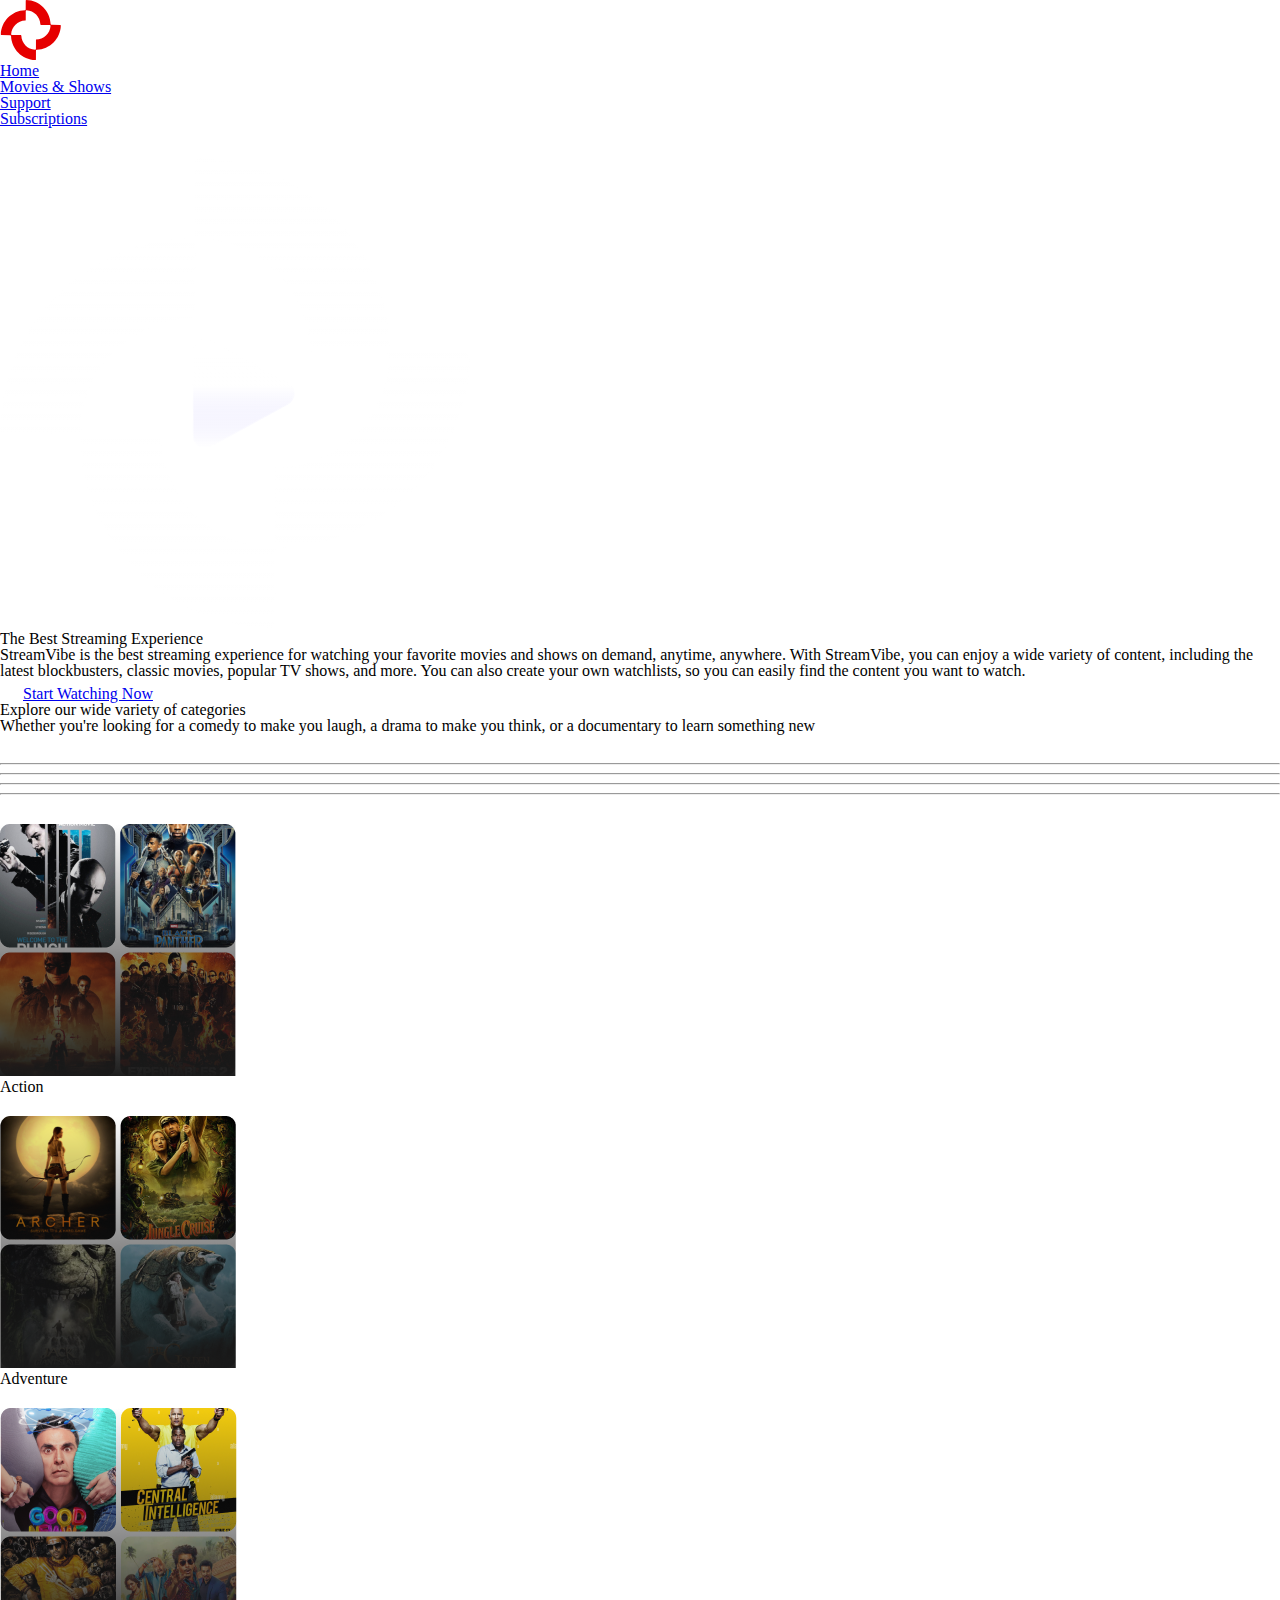
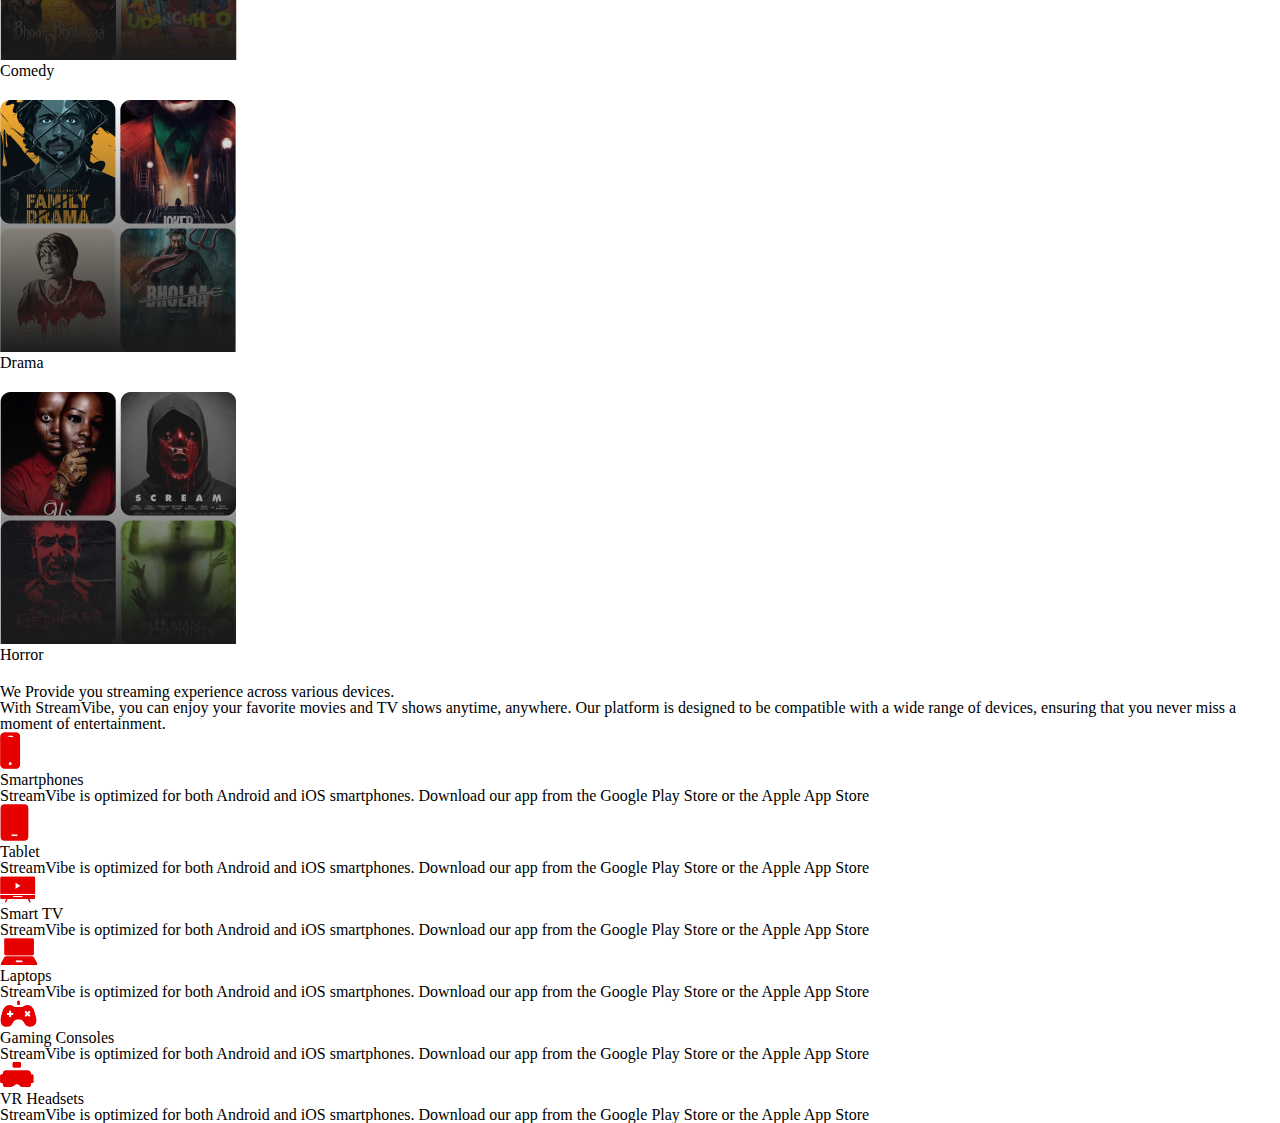
==== index.html @ 35cdf2ca "*" ====
<!DOCTYPE html>
<html lang="en">
<head>
    <meta charset="UTF-8">
    <meta name="viewport" content="width=device-width, initial-scale=1.0">
    <title>Stream Vibe</title>
    <link rel="icon" href="/general/favicon.ico" type="image/x-icon">
    <link rel="preconnect" href="https://fonts.googleapis.com">
    <link rel="preconnect" href="https://fonts.gstatic.com" crossorigin>
    <link href="https://fonts.googleapis.com/css2?family=Archivo:ital,wdth,wght@0,62..125,500;1,62..125,500&family=Inter:ital,opsz,wght@0,14..32,500;1,14..32,500&family=Manrope:wght@200..800&display=swap" rel="stylesheet">
    <link rel="stylesheet" href="style.css">
    <link rel="stylesheet" href="mobile.css">
    <link rel="stylesheet" href="/general/css/variable.css">
    <link rel="stylesheet" href="/general/css/reset.css">
</head>
<body>
    <div class="wrapper">


        <section class="container-header">
            <div class="head-background">
                <!-- <img src="/home/img/head/head-background.png" alt="background"> -->
            </div>
            
            <header class="center">
                <div class="logo">
                    <img src="/general/logo_desktop.svg" alt="logo">
                </div>
                <nav>
                    <ul>
                        <li><a href="index.html">Home</a></li>
                        <li><a href="index.html">Movies & Shows</a></li>
                        <li><a href="index.html">Support</a></li>
                        <li><a href="index.html">Subscriptions</a></li>
                    </ul>
                </nav>
                <div class="header-right">
                    <img class="desktop" src="/home/img/head/search.svg" alt="seearch">
                    <img class="desktop" src="/home/img/head/bell.svg" alt="notifications">
                    <img class="burger" src="/home/img/head/burger-mobile.svg" alt="burger">
                </div>
            </header>

            <div class="head-logo-center center">
                <img src="/home/img/head/head-logo-center.svg" alt="logo-center">
            </div>

            <div class="head-info center">
                <div class="head-info-text">
                    <h3>The Best Streaming Experience</h3>
                    <p>StreamVibe is the best streaming experience for watching your favorite movies and shows on demand, anytime, anywhere. <span class="mobile-invisible">With StreamVibe, you can enjoy a wide variety of content, including the latest blockbusters, classic movies, popular TV shows, and more. You can also create your own watchlists, so you can easily find the content you want to watch.</span></p>
                </div>
                <div class="head-info-btn">
                    <img src="/home/img/head/head-btn.svg" alt="head-btn">
                    <a href="catalog.html"> Start Watching Now</a>
                </div>
            </div>
        </section>


        <section class="container-categories center">
            <div class="categories-info">
                <div class="text">
                    <h3>Explore our wide variety of categories</h3>
                    <p>Whether you're looking for a comedy to make you laugh, a drama to make you think, or a documentary to learn something new</p>
                </div>
                <div class="slider">
                    <div class="arrow-left">
                        <img src="/home/img/categories/arrow.svg" alt="arrow-left">
                    </div>
                    <div class="slide-point">
                        <hr class="active">
                        <hr class="inactive">
                        <hr class="inactive">
                        <hr class="inactive">
                    </div>
                    <div class="arrow-right">
                        <img src="/home/img/categories/arrow.svg" alt="arrow-right">
                    </div>
                </div>
            </div>
            <div class="categories-boxes">
                <div class="box">
                    <img src="/home/img/categories/category1.png" alt="categoty1">
                    <div class="box-text">
                        <p>Action</p>
                        <img src="/home/img/categories/arrow.svg" alt="arrow">
                    </div>
                </div>
                <div class="box">
                    <img src="/home/img/categories/category2.png" alt="categoty2">
                    <div class="box-text">
                        <p>Adventure</p>
                        <img src="/home/img/categories/arrow.svg" alt="arrow">
                    </div>
                </div>
                <div class="box">
                    <img src="/home/img/categories/category3.png" alt="categoty3">
                    <div class="box-text">
                        <p>Comedy</p>
                        <img src="/home/img/categories/arrow.svg" alt="arrow">
                    </div>
                </div>
                <div class="box">
                    <img src="/home/img/categories/category4.png" alt="categoty4">
                    <div class="box-text">
                        <p>Drama</p>
                        <img src="/home/img/categories/arrow.svg" alt="arrow">
                    </div>
                </div>
                <div class="box">
                    <img src="/home/img/categories/category5.png" alt="categoty5">
                    <div class="box-text">
                        <p>Horror</p>
                        <img src="/home/img/categories/arrow.svg" alt="arrow">
                    </div>
                </div>
            </div>
            <div class="slider-mobile">
                <div class="slider-mobile-active"></div>
            </div>
        </section>


        <section class="container-devices center">
            <div class="devices-info">
                <h3>We Provide you streaming experience across various devices.</h3>
                <p>With StreamVibe, you can enjoy your favorite movies and TV shows anytime, anywhere. Our platform is designed to be compatible with a wide range of devices, ensuring that you never miss a moment of entertainment.</p>
            </div>
            <div class="devices-boxes">
                <div class="box">
                    <div class="box-img">
                        <img src="/home/img/devices/dev1.svg" alt="device1">
                    </div>
                    <h3>Smartphones</h3>
                    <p>StreamVibe is optimized for both Android and iOS smartphones. Download our app from the Google Play Store or the Apple App Store</p>
                </div>
                <div class="box">
                    <div class="box-img">
                        <img src="/home/img/devices/dev2.svg" alt="device2">
                    </div>
                    <h3>Tablet</h3>
                    <p>StreamVibe is optimized for both Android and iOS smartphones. Download our app from the Google Play Store or the Apple App Store</p>
                </div>
                <div class="box">
                    <div class="box-img">
                        <img src="/home/img/devices/dev3.svg" alt="device3">
                    </div>
                    <h3>Smart TV</h3>
                    <p>StreamVibe is optimized for both Android and iOS smartphones. Download our app from the Google Play Store or the Apple App Store</p>
                </div>
                <div class="box">
                    <div class="box-img">
                        <img src="/home/img/devices/dev4.svg" alt="device4">
                    </div>
                    <h3>Laptops</h3>
                    <p>StreamVibe is optimized for both Android and iOS smartphones. Download our app from the Google Play Store or the Apple App Store</p>
                </div>
                <div class="box">
                    <div class="box-img">
                        <img src="/home/img/devices/dev5.svg" alt="device5">
                    </div>
                    <h3>Gaming Consoles</h3>
                    <p>StreamVibe is optimized for both Android and iOS smartphones. Download our app from the Google Play Store or the Apple App Store</p>
                </div>
                <div class="box">
                    <div class="box-img">
                        <img src="/home/img/devices/dev6.svg" alt="device6">
                    </div>
                    <h3>VR Headsets </h3>
                    <p>StreamVibe is optimized for both Android and iOS smartphones. Download our app from the Google Play Store or the Apple App Store</p>
                </div>
            </div>
        </section>

    </div>
</body>
</html>
---- general/css/variable.css ----
:root {
	--absolute-white: #fff;
	--absolute-black: #000;
	--red-45: #e50000;
	--red-50: #f00;
	--red-55: #ff1a1a;
	--red-60: #f33;
	--red-80: #f99;
	--red-90: #fcc;
	--red-95: #ffe5e5;
	--red-99: #fffafa;
	--black-06: #0f0f0f;
	--black-08: #141414;
	--black-10: #1a1a1a;
	--black-12: #1f1f1f;
	--black-15: #262626;
	--black-20: #333;
	--black-25: #404040;
	--black-30: #4d4d4d;
	--grey-60: #999;
	--grey-65: #a6a6a6;
	--grey-70: #b3b3b3;
	--grey-75: #bfbfbf;
	--grey-90: #e4e4e7;
	--grey-95: #f1f1f3;
	--grey-97: #f7f7f8;
	--grey-99: #fcfcfd;
}
:root {
    --font-family: "Manrope", sans-serif;
    --second-family: "Archivo", sans-serif;
    --third-family: "Inter", sans-serif;
  }
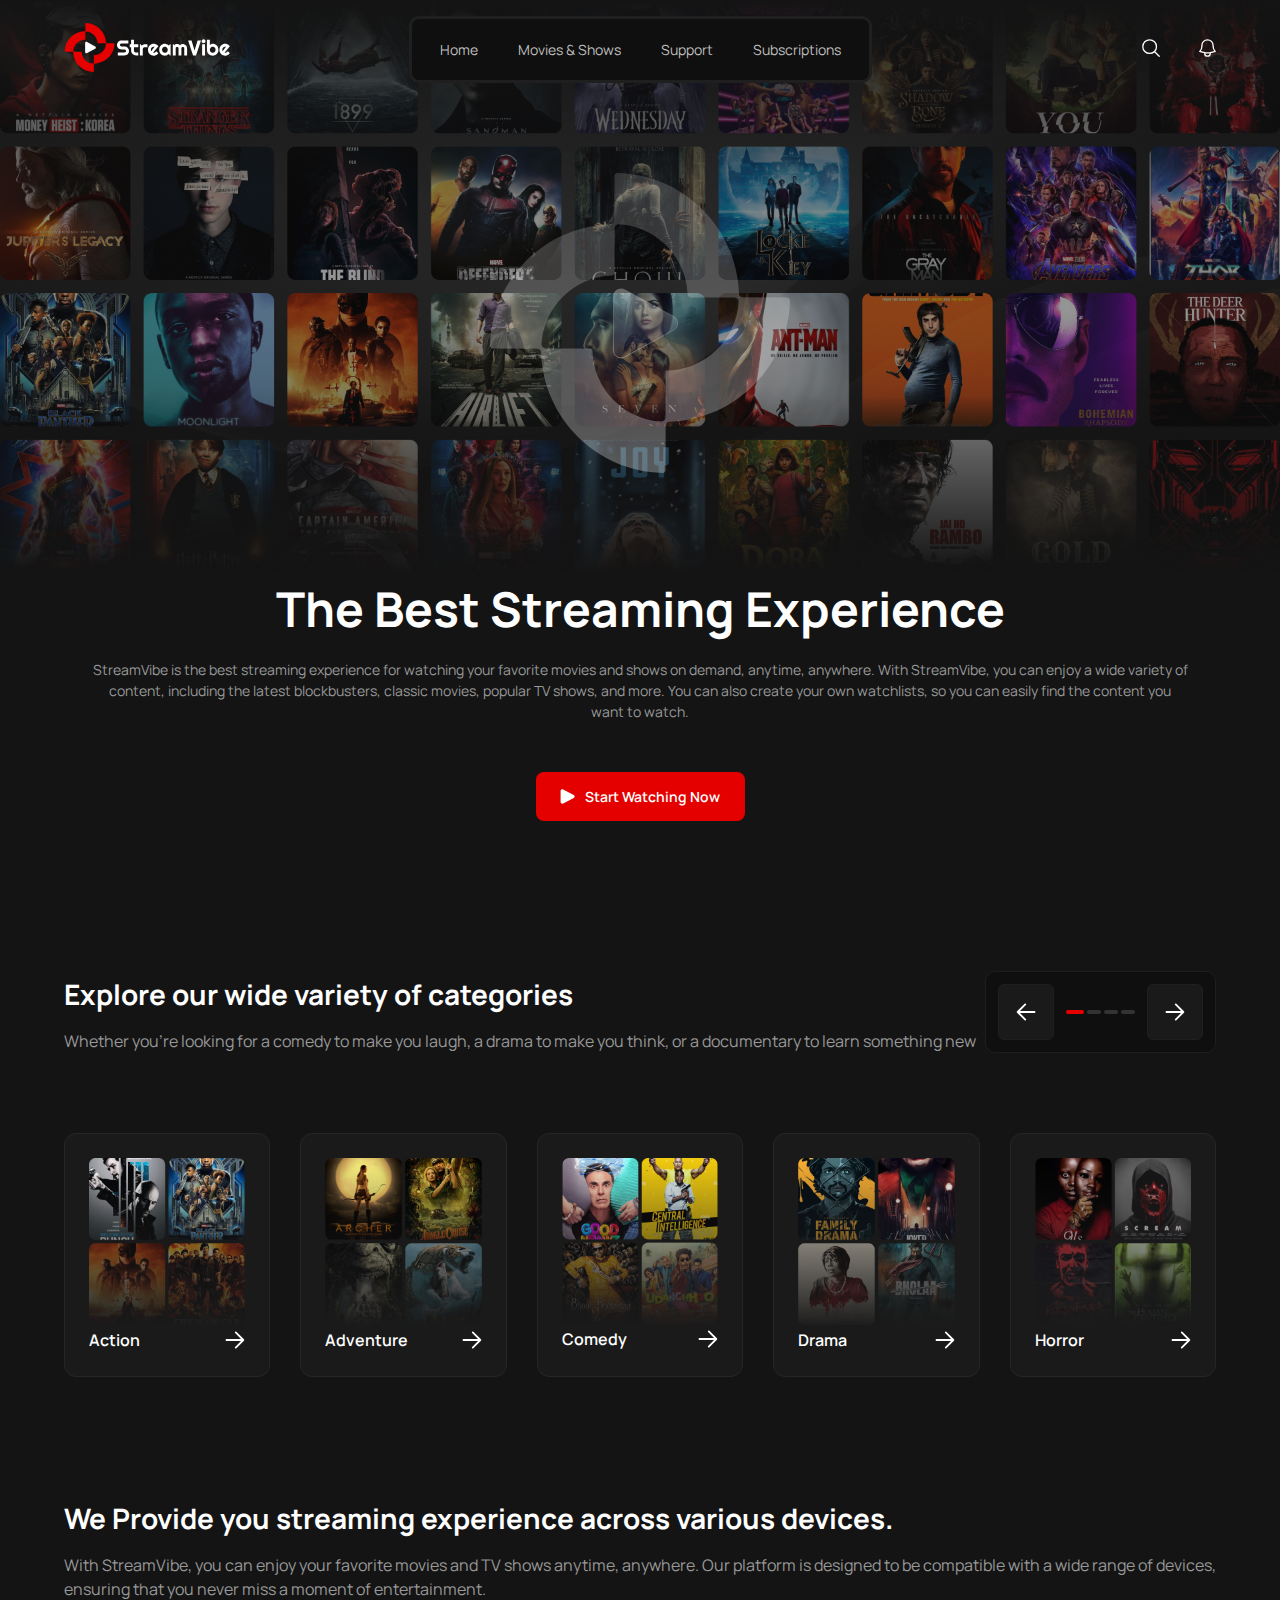
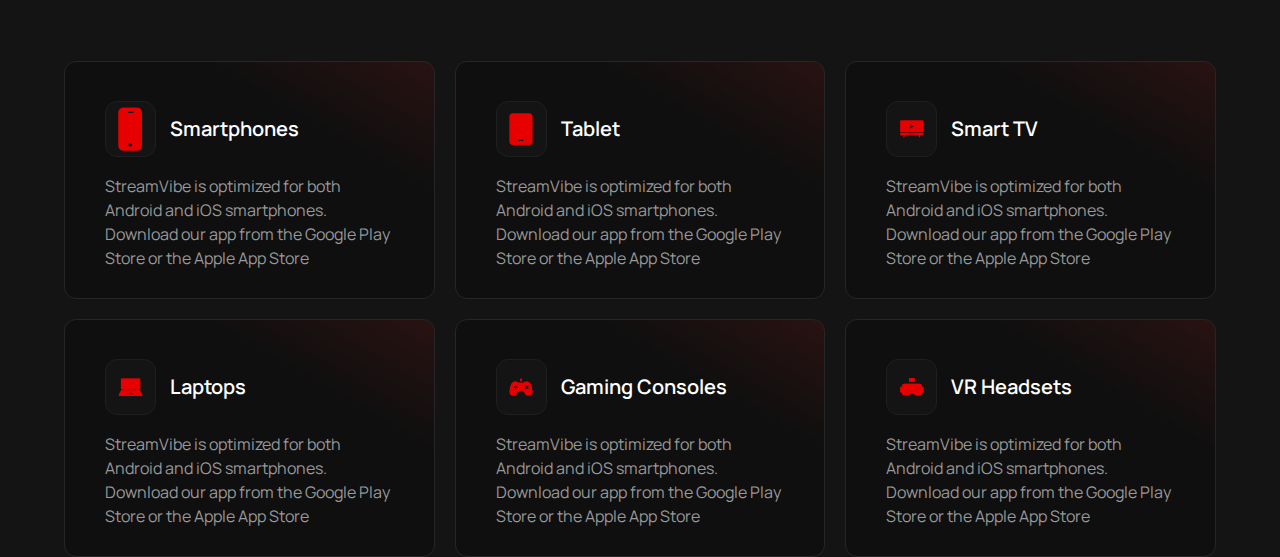
==== commit 733913ce: "*" ====
--- a/index.html
+++ b/index.html
@@ -8,8 +8,8 @@
     <link rel="preconnect" href="https://fonts.googleapis.com">
     <link rel="preconnect" href="https://fonts.gstatic.com" crossorigin>
     <link href="https://fonts.googleapis.com/css2?family=Archivo:ital,wdth,wght@0,62..125,500;1,62..125,500&family=Inter:ital,opsz,wght@0,14..32,500;1,14..32,500&family=Manrope:wght@200..800&display=swap" rel="stylesheet">
-    <link rel="stylesheet" href="style.css">
-    <link rel="stylesheet" href="mobile.css">
+    <link rel="stylesheet" href="/home/style.css">
+    <link rel="stylesheet" href="/home/mobile.css">
     <link rel="stylesheet" href="/general/css/variable.css">
     <link rel="stylesheet" href="/general/css/reset.css">
 </head>
--- a/home/style.css
+++ b/home/style.css
@@ -0,0 +1,349 @@
+body{
+    background: var(--black-08);
+}
+.wrapper{
+    max-width: 1920px;
+    width: 100%;
+    margin: 0 auto;
+}
+.center {
+    max-width: 1600px;
+    width: 100%;
+    margin: 0 auto;
+}
+
+
+/* Header Container */
+
+.container-header header{
+    display: grid;
+    grid-template-columns: repeat(3, 1fr);
+    grid-template-rows: 120px;
+}
+.container-header header .logo{
+    align-self: center;
+}
+.container-header nav{
+    align-self: center;
+    background: var(--black-06);
+    border: 4px solid var(--black-12);
+    border-radius: 12px;
+    padding: 10px 10px 10px 10px;
+}
+.container-header nav ul{
+    display: grid;
+    grid-template-columns: repeat(4, 1fr);
+}
+.container-header nav ul li{
+    padding: 14px 24px;
+    transition: 0.5s;
+}
+.container-header nav ul li:hover{
+    /* border: 1px solid var(--black-10); */
+    background: var(--black-10);
+    border-radius: 8px;
+}
+.container-header nav ul li a{
+    text-decoration: none;
+    font-family: var(--font-family);
+    font-weight: 400;
+    font-size: 18px;
+    line-height: 150%;
+    color: var(--grey-75);
+    transition: 0.5s;
+    white-space: nowrap;
+}
+.container-header nav ul li:hover a{
+    color: var(--absolute-white);
+    font-weight: 500;
+}
+.container-header .header-right{
+    justify-self: end;
+    align-self: center;
+}
+.container-header .header-right img:first-of-type{
+    margin-right: 35px;
+}
+.container-header .header-right .burger{
+    display: none;
+    border: 3px solid var(--black-15);
+    border-radius: 6px;
+    padding: 12px;
+    background: var(--black-10);
+}
+.container-header .head-logo-center{
+    margin-top: 75px;
+    margin-bottom: 131px;
+    display: flex;
+    justify-content: center;
+}
+.container-header .head-logo-center img{
+    max-width: 100%;
+}
+.container-header .head-info .head-info-text h3{
+    font-family: var(--font-family);
+    font-weight: 700;
+    font-size: 58px;
+    line-height: 150%;
+    text-align: center;
+    color: var(--absolute-white);
+    margin-bottom: 14px;
+}
+.container-header .head-info .head-info-text p{
+    font-family: var(--font-family);
+    font-weight: 400;
+    font-size: 18px;
+    line-height: 150%;
+    text-align: center;
+    color: var(--grey-60);
+    width: 1096px;
+    margin: auto;
+}
+.container-header .head-info .head-info-btn{
+    margin: auto;
+    margin-top: 50px;
+    border-radius: 8px;
+    padding: 18px 24px;
+    width: calc(251px - 48px);
+    background: var(--red-45);
+    display: flex;
+    justify-content: center;
+    align-items: center;
+    transition: 0.5s;
+}
+.container-header .head-info .head-info-btn a{
+    margin-left: 10px;
+    font-family: var(--font-family);
+    font-weight: 600;
+    font-size: 18px;
+    line-height: 150%;
+    color: var(--absolute-white);
+    text-decoration: none;
+    transition: 0.5s;
+}
+.container-header .head-info .head-info-btn img{
+    transition: 0.5s;
+}
+.container-header .head-info .head-info-btn:hover{
+    background: var(--absolute-white);
+}
+.container-header .head-info .head-info-btn:hover a{
+    color: var(--black-06);
+}
+.container-header .head-info .head-info-btn:hover img{
+    filter: invert(0.8);
+}
+.container-header{
+    position: relative;
+}
+.container-header .head-background{
+    width: 100%;
+    height: 860px;
+    position: absolute;
+    z-index: -1;
+    background-image: url(/home/img/head/head-background.png);
+    background-repeat: no-repeat;
+    background-size: contain;
+}
+/* .container-header .head-background img{
+    max-width: 100%;
+} */
+
+/* Container Categories */
+.container-categories{
+    margin-top: 200px;
+}
+.container-categories .categories-info{
+    display: flex;
+    justify-content: space-between;
+    align-items: end;
+    margin-bottom: 80px;
+}
+.container-categories .categories-info .text h3{
+    font-family: var(--font-family);
+    font-weight: 700;
+    font-size: 38px;
+    line-height: 150%;
+    color: var(--absolute-white);
+}
+.container-categories .categories-info .text p{
+    font-family: var(--font-family);
+    font-weight: 400;
+    font-size: 18px;
+    line-height: 150%;
+    color: var(--grey-60);
+    margin-top: 14px;
+}
+.container-categories .categories-info .slider{
+    border: 1px solid var(--black-12);
+    border-radius: 12px;
+    padding: 16px;
+    background: var(--black-06);
+    display: grid;
+    grid-template-columns: 56px 81px 56px;
+    column-gap: 16px;
+    grid-template-rows: 56px;
+}
+.container-categories .categories-info .slider .arrow-left,
+.container-categories .categories-info .slider .arrow-right{
+    border: 1px solid var(--black-12);
+    border-radius: 8px;
+    padding: 14px;
+    background: var(--black-10);
+    display: flex;
+    justify-content: center;
+    align-items: center;
+    cursor: pointer;
+}
+.container-categories .categories-info .slider .arrow-left:hover,
+.container-categories .categories-info .slider .arrow-right:hover{
+    background: var(--black-20);
+}
+.container-categories .categories-info .slider .arrow-left img{
+    transform: scaleX(-1);
+    max-width: 100%;
+}
+.container-categories .categories-info .slider .arrow-right img{
+    max-width: 100%;
+}
+.container-categories .categories-info .slider .slide-point{
+    display: grid;
+    grid-template-columns: repeat(4, 1fr);  
+    column-gap: 3px;
+}
+.container-categories .categories-info .slider .slide-point .active{
+    border: none;
+    border-radius: 100px;
+    width: 23px;
+    height: 4px;
+    background: var(--red-45);
+    align-self: center;
+}
+.container-categories .categories-info .slider .slide-point .inactive{
+    border: none;
+    border-radius: 100px;
+    width: 16px;
+    height: 4px;
+    background: var(--black-20);
+    align-self: center;
+}
+.container-categories .categories-boxes{
+    display: grid;
+    grid-template-columns: repeat(5, 1fr);
+    column-gap: 30px;
+}
+.container-categories .categories-boxes .box{
+    border: 1px solid var(--black-15);
+    border-radius: 12px;
+    padding: 30px;
+    background: var(--black-10);
+    transition: 0.5s;
+    cursor: pointer;
+}
+.container-categories .categories-boxes .box img{
+    max-width: 100%;
+    transition: 0.5s;
+}
+.container-categories .categories-boxes .box .box-text{
+    display: flex;
+    justify-content: space-between;
+    align-items: center;
+}
+.container-categories .categories-boxes .box .box-text p{
+    font-family: var(--font-family);
+    font-weight: 600;
+    font-size: 18px;
+    line-height: 150%;
+    color: var(--absolute-white);
+}
+.container-categories .categories-boxes .box:hover{
+    background: var(--black-20);
+}
+.container-categories .categories-boxes .box:hover img{
+    filter: brightness(2);
+}
+.container-categories .slider-mobile{
+    border-radius: 20px;
+    width: 79px;
+    height: 5px;
+    background: var(--black-20);
+    margin: auto;
+    margin-top: 24px;
+    display: none;
+}
+.container-categories .slider-mobile .slider-mobile-active{
+    border-radius: 20px;
+    width: 20px;
+    height: 5px;
+    background: var(--red-45);
+}
+
+/* Container Devices */
+
+.container-devices{
+    margin-top: 150px;
+}
+.container-devices .devices-info{
+    margin-bottom: 80px;
+}
+.container-devices .devices-info h3{
+    font-family: var(--font-family);
+    font-weight: 700;
+    font-size: 38px;
+    line-height: 150%;
+    color: var(--absolute-white);
+    margin-bottom: 14px;
+}
+.container-devices .devices-info p{
+    font-family: var(--font-family);
+    font-weight: 400;
+    font-size: 18px;
+    line-height: 150%;
+    color: var(--grey-60);
+}
+.container-devices .devices-boxes{
+    display: grid;
+    grid-template-columns: repeat(3, 1fr);
+    gap: 30px;
+}
+.container-devices .devices-boxes .box{
+    border: 1px solid var(--black-15);
+    border-radius: 12px;
+    padding: 50px;
+    /* background-color: var(--black-06);  */
+    background: linear-gradient(210deg, rgba(229, 0, 0, 0.1),  var(--black-06)30%);
+    display: grid;
+    grid-template-columns: 17% 1fr;
+    grid-template-rows: 72px 81px;
+    column-gap: 16px;
+    row-gap: 30px;
+    align-items: center;
+}
+.container-devices .devices-boxes .box h3{
+    font-family: var(--font-family);
+    font-weight: 600;
+    font-size: 24px;
+    line-height: 150%;
+    color: var(--absolute-white);
+}
+.container-devices .devices-boxes .box p{
+    grid-column: 1/3;
+    font-family: var(--font-family);
+    font-weight: 400;
+    font-size: 18px;
+    line-height: 150%;
+    color: var(--grey-60);
+}
+.container-devices .devices-boxes .box .box-img{
+    height: 100%;
+    border: 1px solid var(--black-12);
+    border-radius: 12px;
+    background: var(--black-08);
+    display: flex;
+    justify-content: center;
+    align-items: center;
+}
+.container-devices .devices-boxes .box .box-img{
+    width: 100%;
+    max-width: 100%;
+}--- a/home/mobile.css
+++ b/home/mobile.css
@@ -0,0 +1,250 @@
+@media screen and (max-width: 1660px) {
+    .center{
+        width: 90%;
+    }
+}
+
+@media screen and (max-width: 1440px) {
+    .container-header header{
+        grid-template-rows: 98px;
+    }
+    .container-header header .logo img{
+        width: 166px;
+    }
+    .container-header nav{
+        border: 3px solid var(--black-12);
+        padding: 8px;
+        border-radius: 10px;
+    }
+    .container-header nav ul li{
+        padding: 12px 20px;
+    }
+    .container-header nav ul li a{
+        font-size: 14px;
+    }
+    .container-header .header-right img{
+        height: 18px;
+    }
+    .container-header .head-logo-center{
+        margin-bottom: 100px;
+    }
+    .container-header .head-logo-center img{
+        width: 300px;
+    }
+    .container-header .head-info .head-info-text h3{
+        font-size: 48px;
+    }
+    .container-header .head-info .head-info-text p{
+        font-size: 14px;
+    }
+    .container-header .head-info .head-info-btn{
+        padding: 14px 24px;
+        width: calc(209px - 48px)
+    }
+    .container-header .head-info .head-info-btn a{
+        font-size: 14px;
+    }
+    .container-header .head-info .head-info-btn img{
+        width: 15px;
+    }
+    .container-categories{
+        margin-top: 150px;
+    }
+    .container-categories .categories-info .text h3{
+        font-size: 28px;
+    }
+    .container-categories .categories-info .text p{
+        font-size: 16px;
+    }
+    .container-categories .categories-info .slider{
+        padding: 12px;
+        border-radius: 10px;
+        grid-template-columns: 56px 69px 56px;
+        column-gap: 12px;
+    }
+    .container-categories .categories-info .slider .arrow-left,
+    .container-categories .categories-info .slider .arrow-right{
+        padding: 10px;
+        border-radius: 6px;
+    }
+    .container-categories .categories-info .slider .slide-point .active{
+        width: 18px;
+    }
+    .container-categories .categories-info .slider .slide-point .inactive{
+        width: 14px;
+    }
+    .container-categories .categories-boxes .box{
+        padding: 24px;
+    }
+    .container-categories .categories-boxes .box .box-text p{
+        font-size: 16px;
+    }
+    .container-devices{
+        margin-top: 120px;
+    }
+    .container-devices .devices-info{
+        margin-bottom: 60px;
+    }
+    .container-devices .devices-info h3{
+        font-size: 28px;
+    }
+    .container-devices .devices-info p{
+        font-size: 16px;
+    }
+    .container-devices .devices-boxes{
+        gap: 20px;
+    }
+    .container-devices .devices-boxes .box{
+        grid-template-rows: 54px 72px;
+        padding: 40px;
+    }
+    .container-devices .devices-boxes .box h3{
+        font-size: 20px;
+    }
+    .container-devices .devices-boxes .box p{
+        font-size: 16px;
+    }
+    .container-devices .devices-boxes .box .box-img img{
+        width: 50%;
+    }
+}
+
+@media screen and (max-width: 1200px){
+    .container-header .head-info .head-info-text p{
+        width: 90%;
+    }
+    .container-header .head-background{
+        height: 500px;
+        background-size: cover;
+    }
+    /* .container-categories .categories-boxes{
+        overflow-x: hidden;
+    }
+    .container-categories .categories-boxes .box{
+        min-width: 178px;
+        min-height: 200px;
+    }
+    .container-categories .categories-boxes .box>img{
+        min-width: 140px;
+        min-height: 140px;
+    } */
+    .container-devices .devices-boxes .box{
+        grid-template-rows: 47px 72px;
+        padding: 30px;
+    }
+}
+@media screen and (max-width: 1024px){
+    .center{
+        width: 95%;
+    }
+    .container-header header{
+        grid-template-columns: 1fr 1fr;
+        grid-template-rows:62px ;
+        padding-top: 40px;
+    }
+    .container-header header .logo img{
+        width: 116px;
+    }
+    .container-header .header-right .desktop{
+        display: none;
+    }
+    .container-header .header-right .burger{
+        display: block;
+    }
+    .container-header nav{
+        display: none;
+    }
+    .container-header .head-logo-center{
+        margin-top: 48px;
+        margin-bottom: 50px;
+    }
+    .container-header .head-logo-center img{
+        width: 200px;
+    }
+    .container-header .head-info .head-info-btn{
+        margin-top: 30px;
+    }
+    .container-categories{
+        margin-top: 100px;
+    }
+    .container-categories .categories-boxes .box{
+        padding: 20px;
+    }
+    .container-categories .categories-boxes{
+        overflow-x: hidden;
+        column-gap: 20px;
+    }
+    .container-categories .categories-boxes .box{
+        min-width: 178px;
+        min-height: 200px;
+    }
+    .container-categories .categories-boxes .box>img{
+        min-width: 140px;
+        min-height: 140px;
+    }
+    .container-categories .categories-info{
+        margin-bottom: 40px;
+    }
+    .container-categories .categories-info .slider{
+        display: none;
+    }
+    .container-categories .slider-mobile{
+        display: block;
+    }
+    .container-devices .devices-boxes{
+        grid-template-columns: 1fr 1fr;
+    }
+    .container-devices .devices-boxes .box{
+        grid-template-rows: 54px 72px;
+    }
+    .container-devices .devices-boxes .box .box-img img{
+        width: 60%;
+        height: 60%;
+    }
+    .container-devices .devices-boxes .box p{
+        font-size: 14px;
+    }
+    .container-devices .devices-boxes .box{
+        grid-template-columns: 44px 1fr;
+        grid-template-rows: 44px 1fr;
+    }
+}
+
+@media screen and (max-width: 600px){
+    .container-header .head-info .head-info-text h3{
+        font-size: 28px;
+    }
+    .container-header .head-info .head-info-text p{
+        width: 100%;
+    }
+    .container-header .head-info .head-info-text p .mobile-invisible{
+        display: none;
+    }
+    .container-categories .categories-info .text h3{
+        font-size: 24px;
+    }
+    .container-categories .categories-boxes .box .box-text p{
+        font-size: 14px;
+    }
+    .container-devices{
+        margin-top: 51px;
+    }
+    .container-devices .devices-boxes{
+        grid-template-columns: 1fr;
+    }
+    .container-devices .devices-info{
+        margin-bottom: 40px;
+    }
+    .container-devices .devices-info h3{
+        font-size: 20px;
+    }
+    .container-devices .devices-info p{
+        font-size: 14px;
+    }
+    .container-devices .devices-boxes .box{
+        padding: 24px;
+    }
+    .container-devices .devices-boxes .box h3{
+        font-size: 18px;
+    }
+}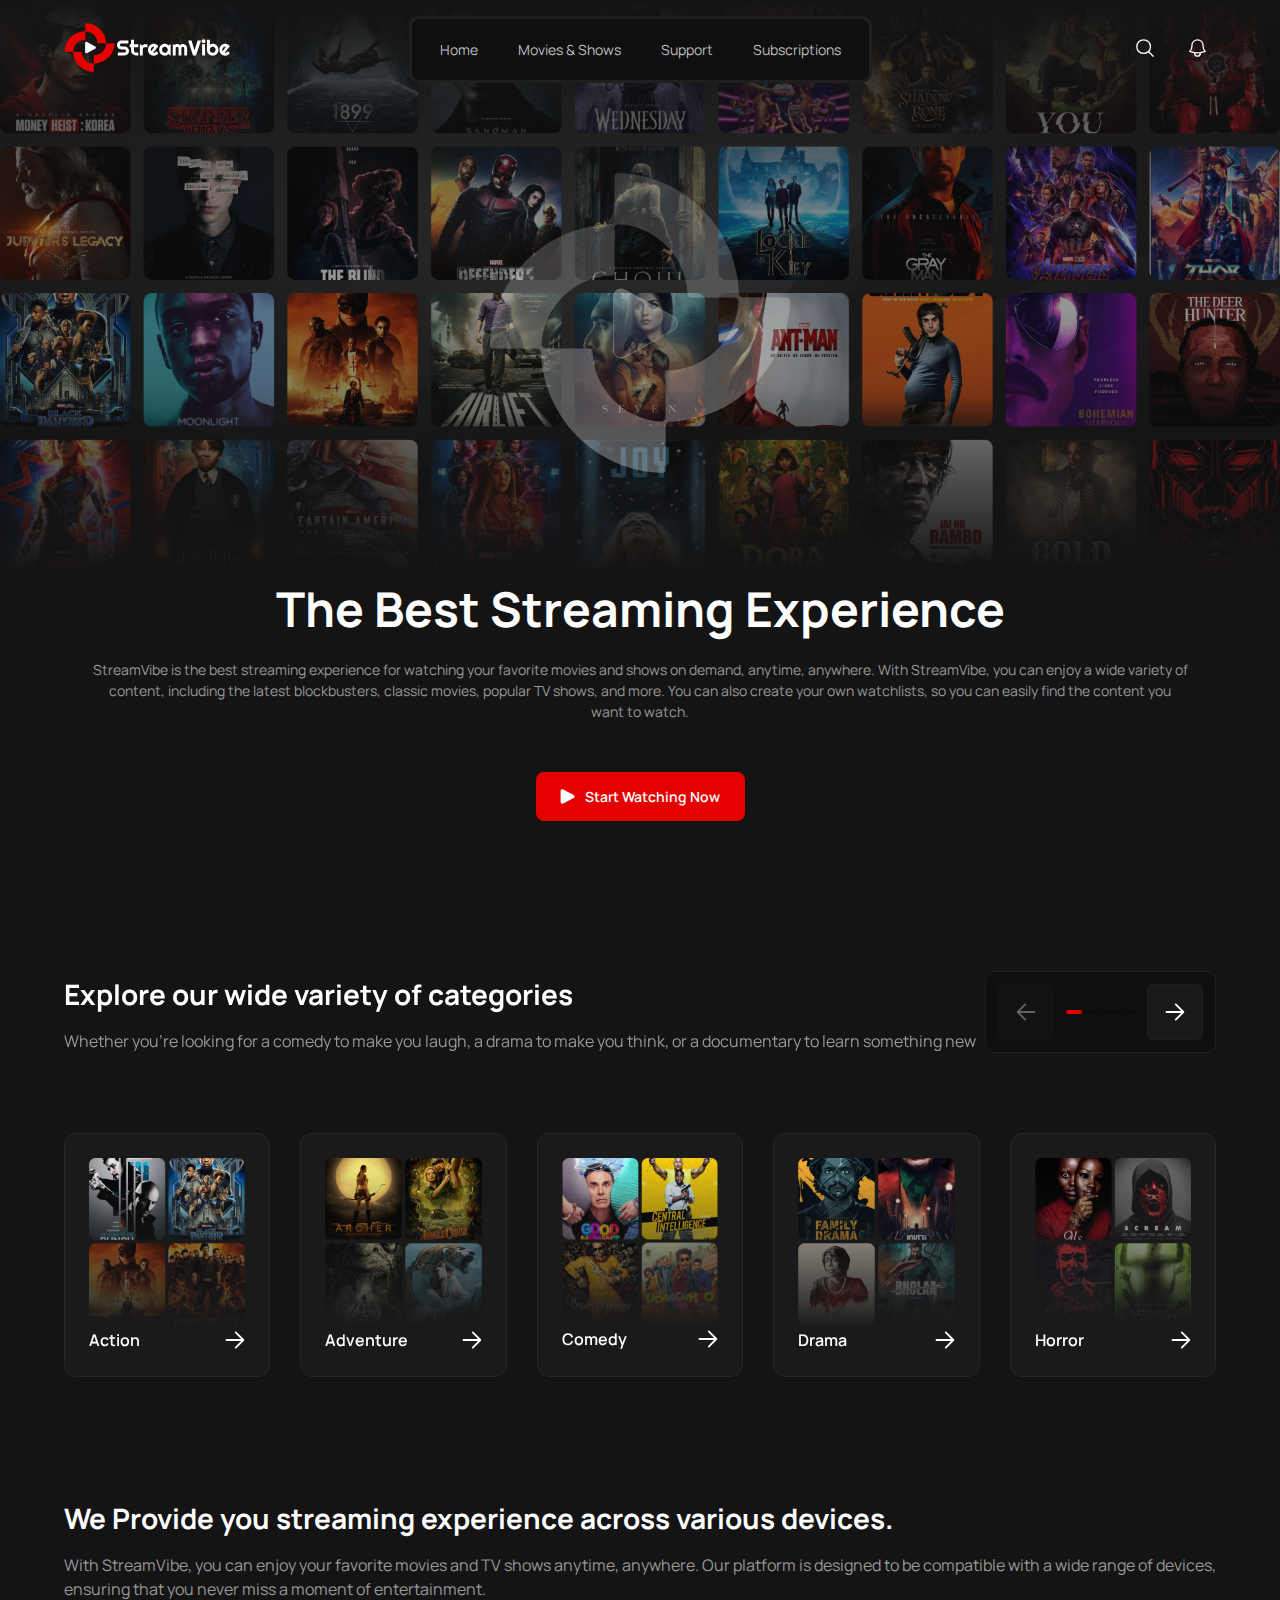
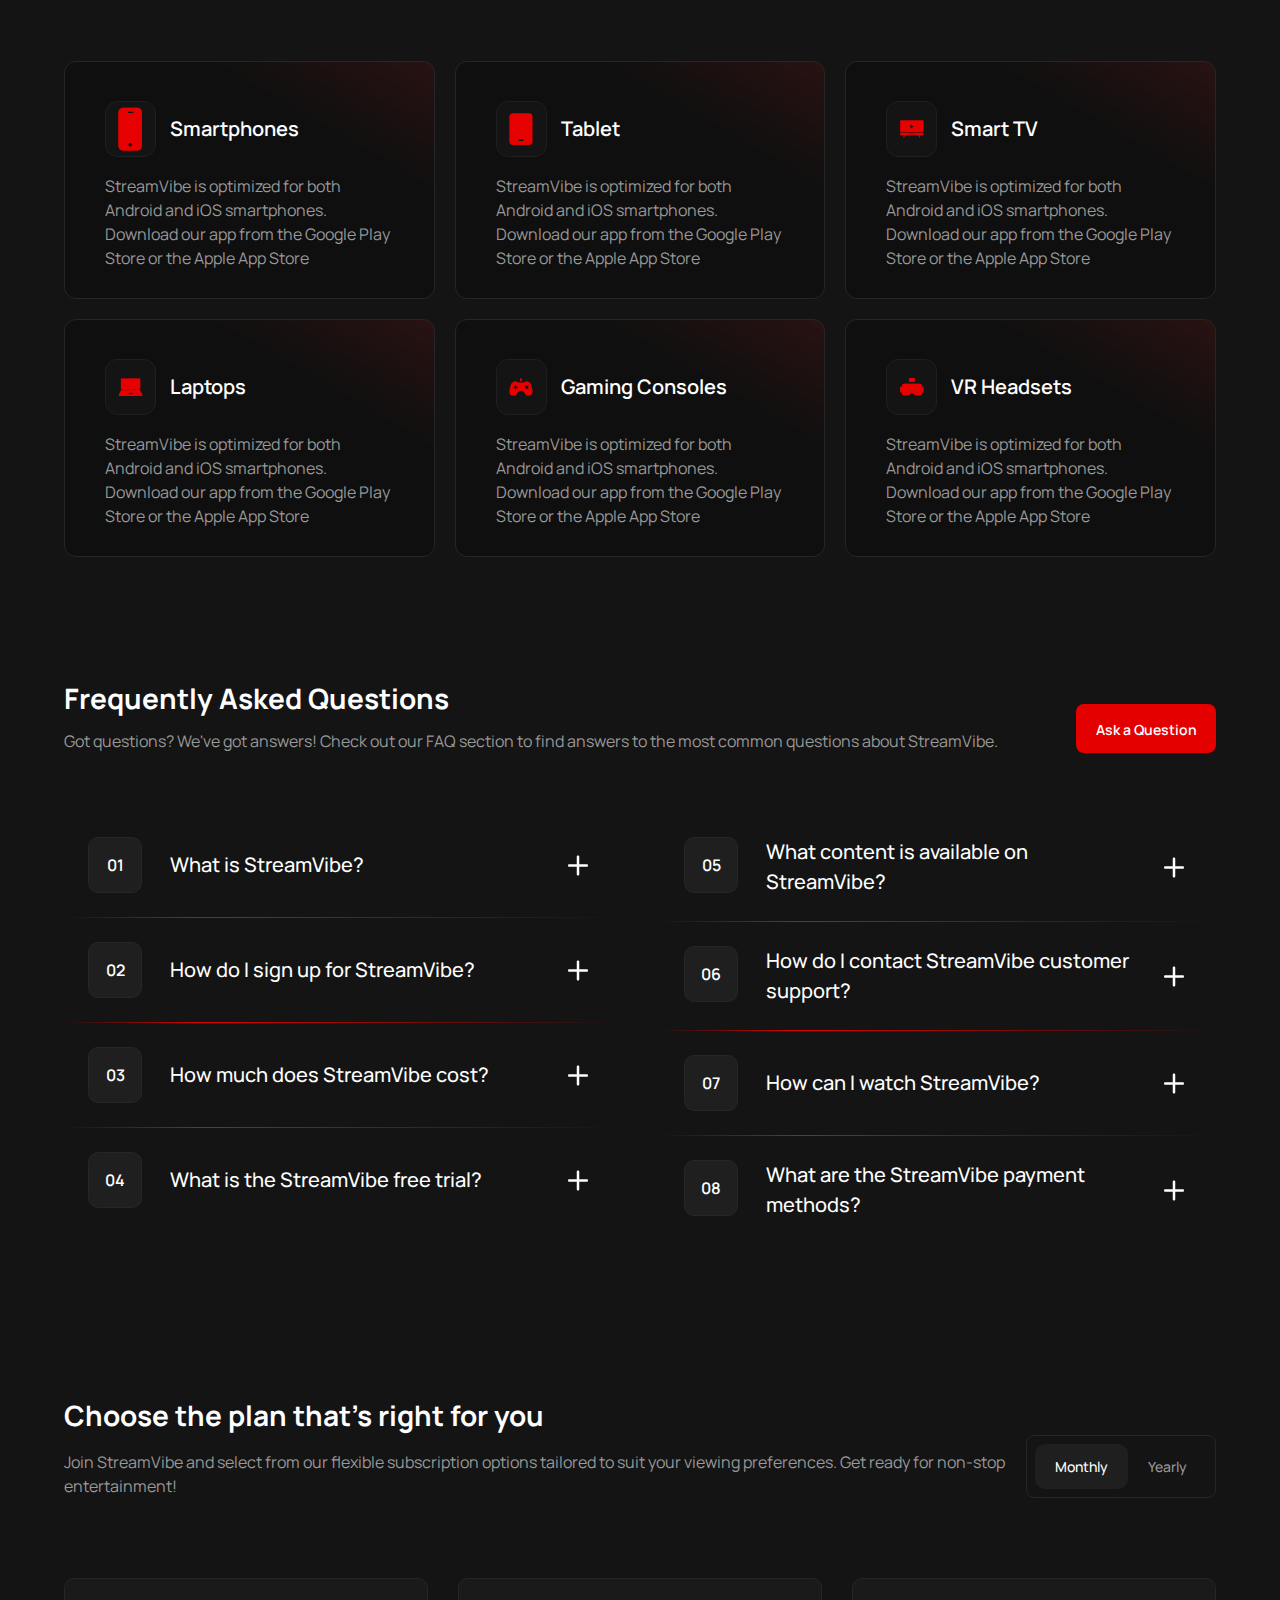
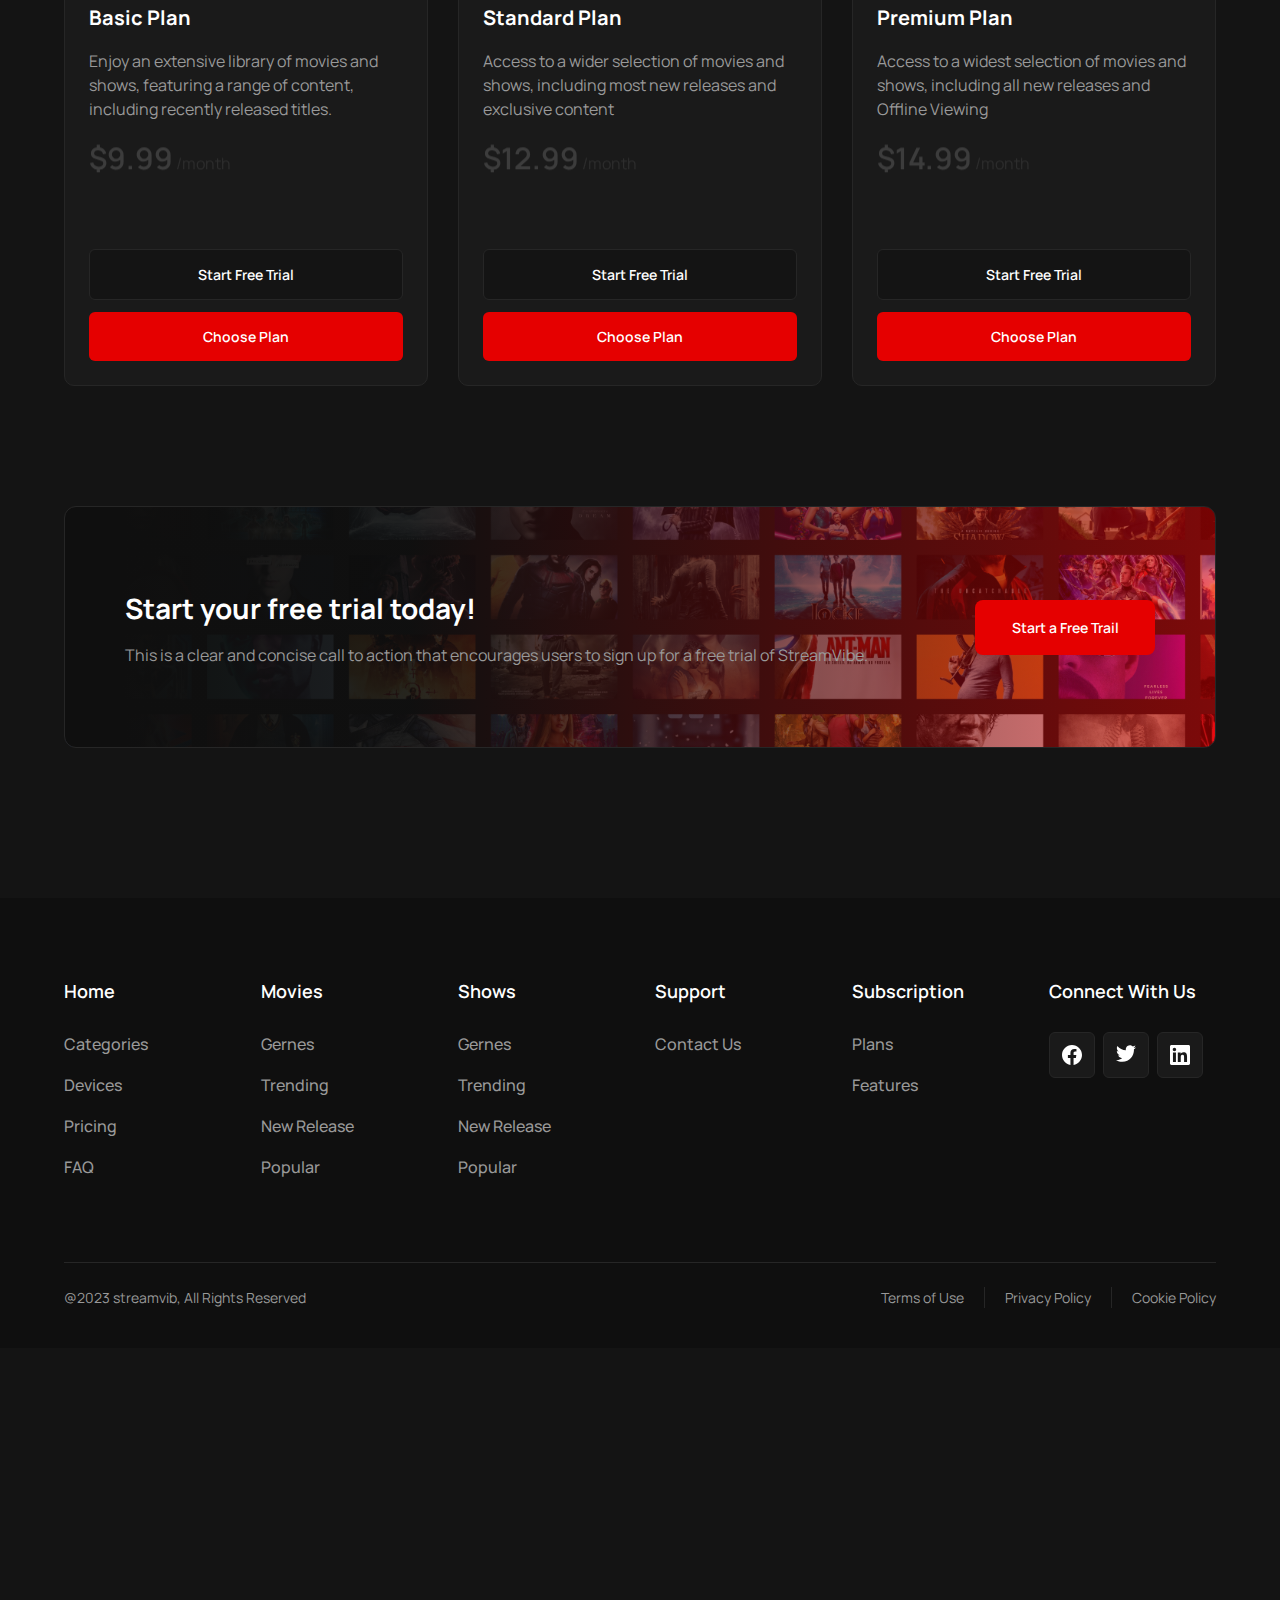
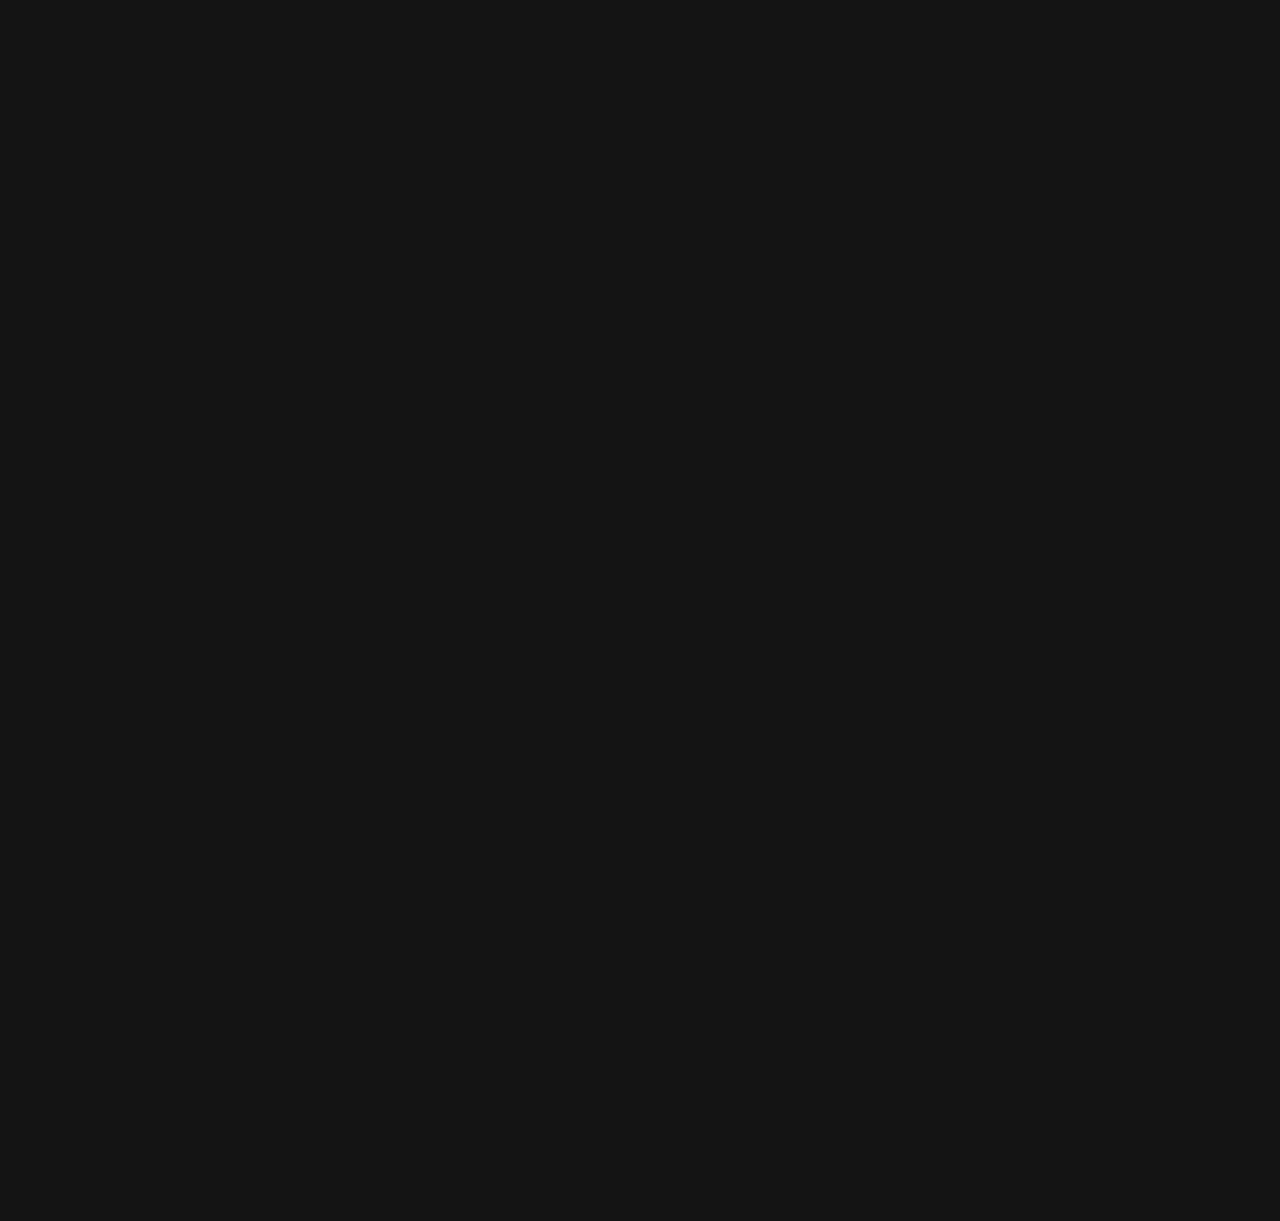
==== commit 61431da9: "index added" ====
--- a/index.html
+++ b/index.html
@@ -3,176 +3,10 @@
 <head>
     <meta charset="UTF-8">
     <meta name="viewport" content="width=device-width, initial-scale=1.0">
-    <title>Stream Vibe</title>
-    <link rel="icon" href="/general/favicon.ico" type="image/x-icon">
-    <link rel="preconnect" href="https://fonts.googleapis.com">
-    <link rel="preconnect" href="https://fonts.gstatic.com" crossorigin>
-    <link href="https://fonts.googleapis.com/css2?family=Archivo:ital,wdth,wght@0,62..125,500;1,62..125,500&family=Inter:ital,opsz,wght@0,14..32,500;1,14..32,500&family=Manrope:wght@200..800&display=swap" rel="stylesheet">
-    <link rel="stylesheet" href="/home/style.css">
-    <link rel="stylesheet" href="/home/mobile.css">
-    <link rel="stylesheet" href="/general/css/variable.css">
-    <link rel="stylesheet" href="/general/css/reset.css">
+    <meta http-equiv="refresh" content="0;url=../home/home.html" />
+    <title>Document</title>
 </head>
 <body>
-    <div class="wrapper">
-
-
-        <section class="container-header">
-            <div class="head-background">
-                <!-- <img src="/home/img/head/head-background.png" alt="background"> -->
-            </div>
-            
-            <header class="center">
-                <div class="logo">
-                    <img src="/general/logo_desktop.svg" alt="logo">
-                </div>
-                <nav>
-                    <ul>
-                        <li><a href="index.html">Home</a></li>
-                        <li><a href="index.html">Movies & Shows</a></li>
-                        <li><a href="index.html">Support</a></li>
-                        <li><a href="index.html">Subscriptions</a></li>
-                    </ul>
-                </nav>
-                <div class="header-right">
-                    <img class="desktop" src="/home/img/head/search.svg" alt="seearch">
-                    <img class="desktop" src="/home/img/head/bell.svg" alt="notifications">
-                    <img class="burger" src="/home/img/head/burger-mobile.svg" alt="burger">
-                </div>
-            </header>
-
-            <div class="head-logo-center center">
-                <img src="/home/img/head/head-logo-center.svg" alt="logo-center">
-            </div>
-
-            <div class="head-info center">
-                <div class="head-info-text">
-                    <h3>The Best Streaming Experience</h3>
-                    <p>StreamVibe is the best streaming experience for watching your favorite movies and shows on demand, anytime, anywhere. <span class="mobile-invisible">With StreamVibe, you can enjoy a wide variety of content, including the latest blockbusters, classic movies, popular TV shows, and more. You can also create your own watchlists, so you can easily find the content you want to watch.</span></p>
-                </div>
-                <div class="head-info-btn">
-                    <img src="/home/img/head/head-btn.svg" alt="head-btn">
-                    <a href="catalog.html"> Start Watching Now</a>
-                </div>
-            </div>
-        </section>
-
-
-        <section class="container-categories center">
-            <div class="categories-info">
-                <div class="text">
-                    <h3>Explore our wide variety of categories</h3>
-                    <p>Whether you're looking for a comedy to make you laugh, a drama to make you think, or a documentary to learn something new</p>
-                </div>
-                <div class="slider">
-                    <div class="arrow-left">
-                        <img src="/home/img/categories/arrow.svg" alt="arrow-left">
-                    </div>
-                    <div class="slide-point">
-                        <hr class="active">
-                        <hr class="inactive">
-                        <hr class="inactive">
-                        <hr class="inactive">
-                    </div>
-                    <div class="arrow-right">
-                        <img src="/home/img/categories/arrow.svg" alt="arrow-right">
-                    </div>
-                </div>
-            </div>
-            <div class="categories-boxes">
-                <div class="box">
-                    <img src="/home/img/categories/category1.png" alt="categoty1">
-                    <div class="box-text">
-                        <p>Action</p>
-                        <img src="/home/img/categories/arrow.svg" alt="arrow">
-                    </div>
-                </div>
-                <div class="box">
-                    <img src="/home/img/categories/category2.png" alt="categoty2">
-                    <div class="box-text">
-                        <p>Adventure</p>
-                        <img src="/home/img/categories/arrow.svg" alt="arrow">
-                    </div>
-                </div>
-                <div class="box">
-                    <img src="/home/img/categories/category3.png" alt="categoty3">
-                    <div class="box-text">
-                        <p>Comedy</p>
-                        <img src="/home/img/categories/arrow.svg" alt="arrow">
-                    </div>
-                </div>
-                <div class="box">
-                    <img src="/home/img/categories/category4.png" alt="categoty4">
-                    <div class="box-text">
-                        <p>Drama</p>
-                        <img src="/home/img/categories/arrow.svg" alt="arrow">
-                    </div>
-                </div>
-                <div class="box">
-                    <img src="/home/img/categories/category5.png" alt="categoty5">
-                    <div class="box-text">
-                        <p>Horror</p>
-                        <img src="/home/img/categories/arrow.svg" alt="arrow">
-                    </div>
-                </div>
-            </div>
-            <div class="slider-mobile">
-                <div class="slider-mobile-active"></div>
-            </div>
-        </section>
-
-
-        <section class="container-devices center">
-            <div class="devices-info">
-                <h3>We Provide you streaming experience across various devices.</h3>
-                <p>With StreamVibe, you can enjoy your favorite movies and TV shows anytime, anywhere. Our platform is designed to be compatible with a wide range of devices, ensuring that you never miss a moment of entertainment.</p>
-            </div>
-            <div class="devices-boxes">
-                <div class="box">
-                    <div class="box-img">
-                        <img src="/home/img/devices/dev1.svg" alt="device1">
-                    </div>
-                    <h3>Smartphones</h3>
-                    <p>StreamVibe is optimized for both Android and iOS smartphones. Download our app from the Google Play Store or the Apple App Store</p>
-                </div>
-                <div class="box">
-                    <div class="box-img">
-                        <img src="/home/img/devices/dev2.svg" alt="device2">
-                    </div>
-                    <h3>Tablet</h3>
-                    <p>StreamVibe is optimized for both Android and iOS smartphones. Download our app from the Google Play Store or the Apple App Store</p>
-                </div>
-                <div class="box">
-                    <div class="box-img">
-                        <img src="/home/img/devices/dev3.svg" alt="device3">
-                    </div>
-                    <h3>Smart TV</h3>
-                    <p>StreamVibe is optimized for both Android and iOS smartphones. Download our app from the Google Play Store or the Apple App Store</p>
-                </div>
-                <div class="box">
-                    <div class="box-img">
-                        <img src="/home/img/devices/dev4.svg" alt="device4">
-                    </div>
-                    <h3>Laptops</h3>
-                    <p>StreamVibe is optimized for both Android and iOS smartphones. Download our app from the Google Play Store or the Apple App Store</p>
-                </div>
-                <div class="box">
-                    <div class="box-img">
-                        <img src="/home/img/devices/dev5.svg" alt="device5">
-                    </div>
-                    <h3>Gaming Consoles</h3>
-                    <p>StreamVibe is optimized for both Android and iOS smartphones. Download our app from the Google Play Store or the Apple App Store</p>
-                </div>
-                <div class="box">
-                    <div class="box-img">
-                        <img src="/home/img/devices/dev6.svg" alt="device6">
-                    </div>
-                    <h3>VR Headsets </h3>
-                    <p>StreamVibe is optimized for both Android and iOS smartphones. Download our app from the Google Play Store or the Apple App Store</p>
-                </div>
-            </div>
-        </section>
-
-    </div>
+    
 </body>
 </html>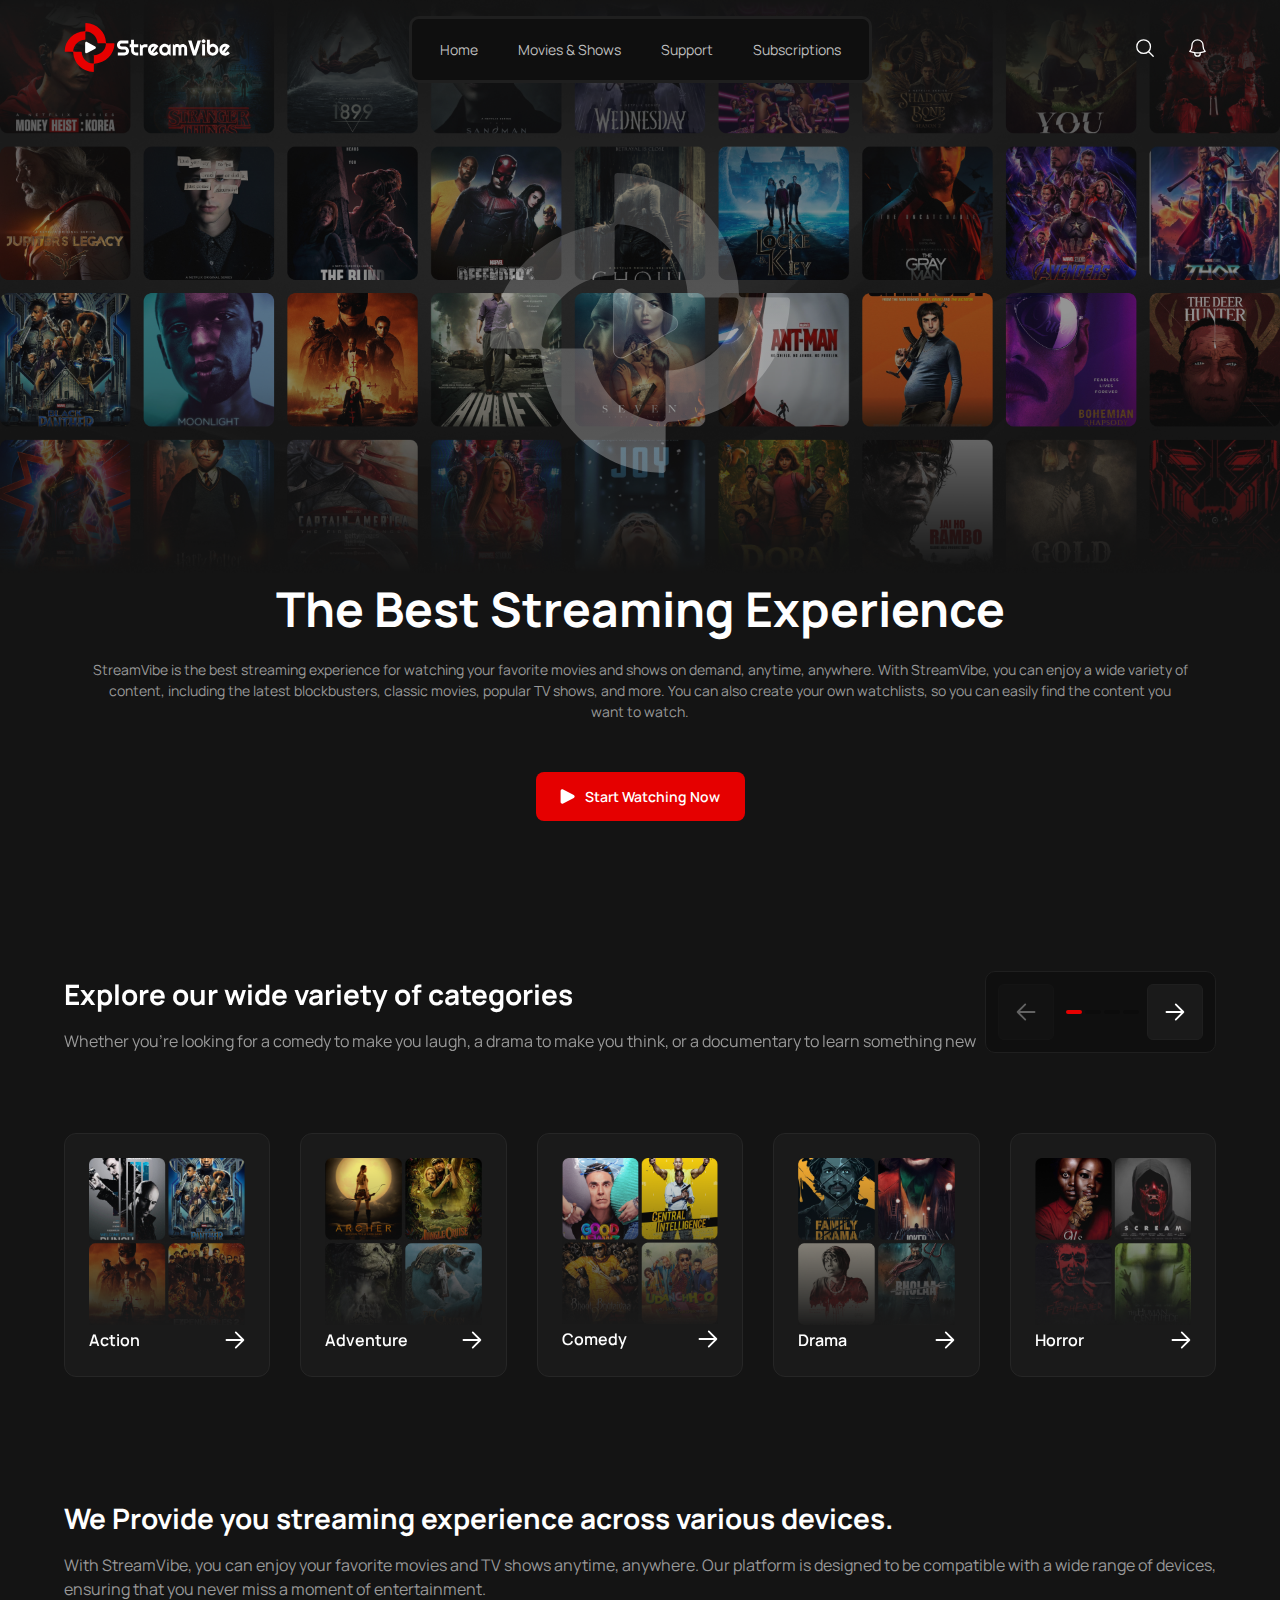
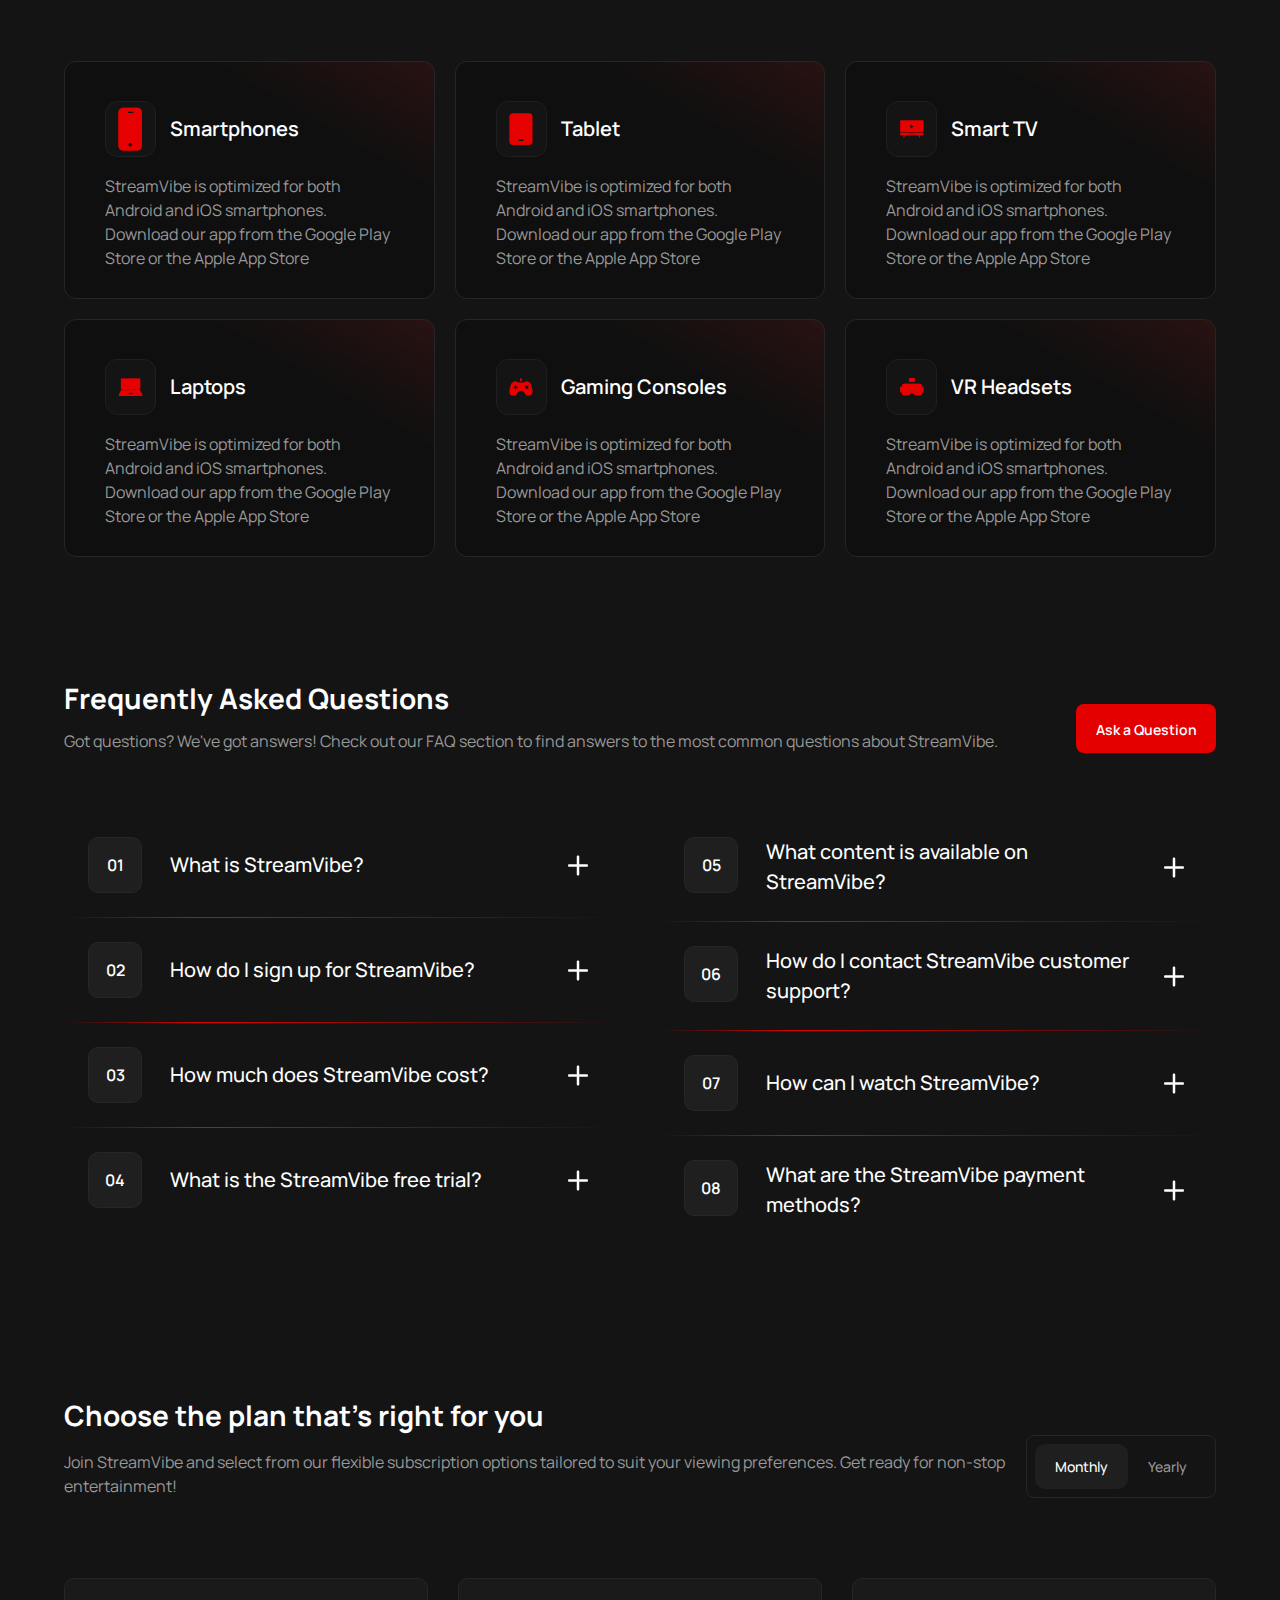
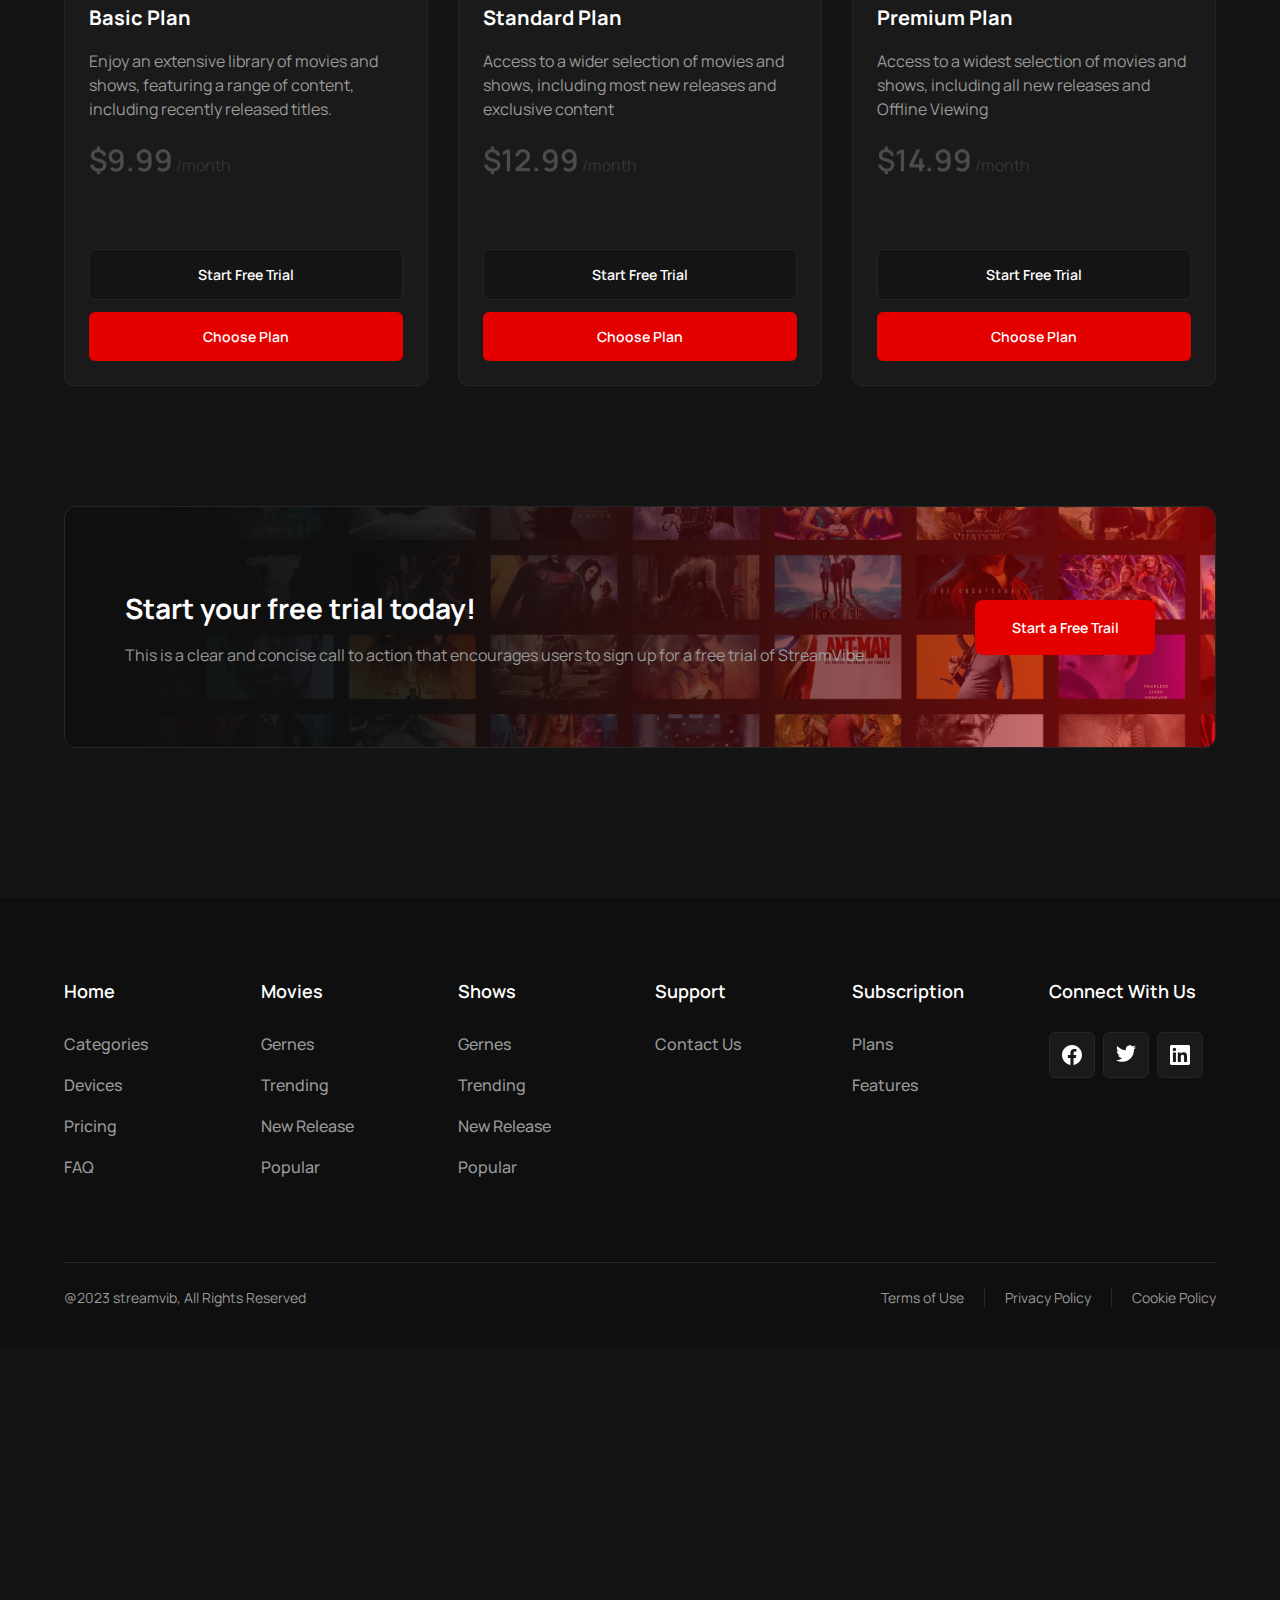
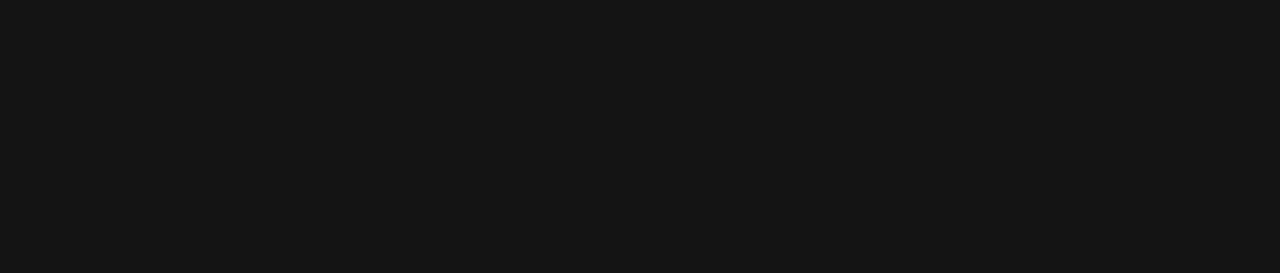
==== commit dcf92434: "index added" ====
--- a/index.html
+++ b/index.html
@@ -3,7 +3,7 @@
 <head>
     <meta charset="UTF-8">
     <meta name="viewport" content="width=device-width, initial-scale=1.0">
-    <meta http-equiv="refresh" content="0;url=../home/home.html" />
+    <meta http-equiv="refresh" content="0;url=home/home.html" />
     <title>Document</title>
 </head>
 <body>
